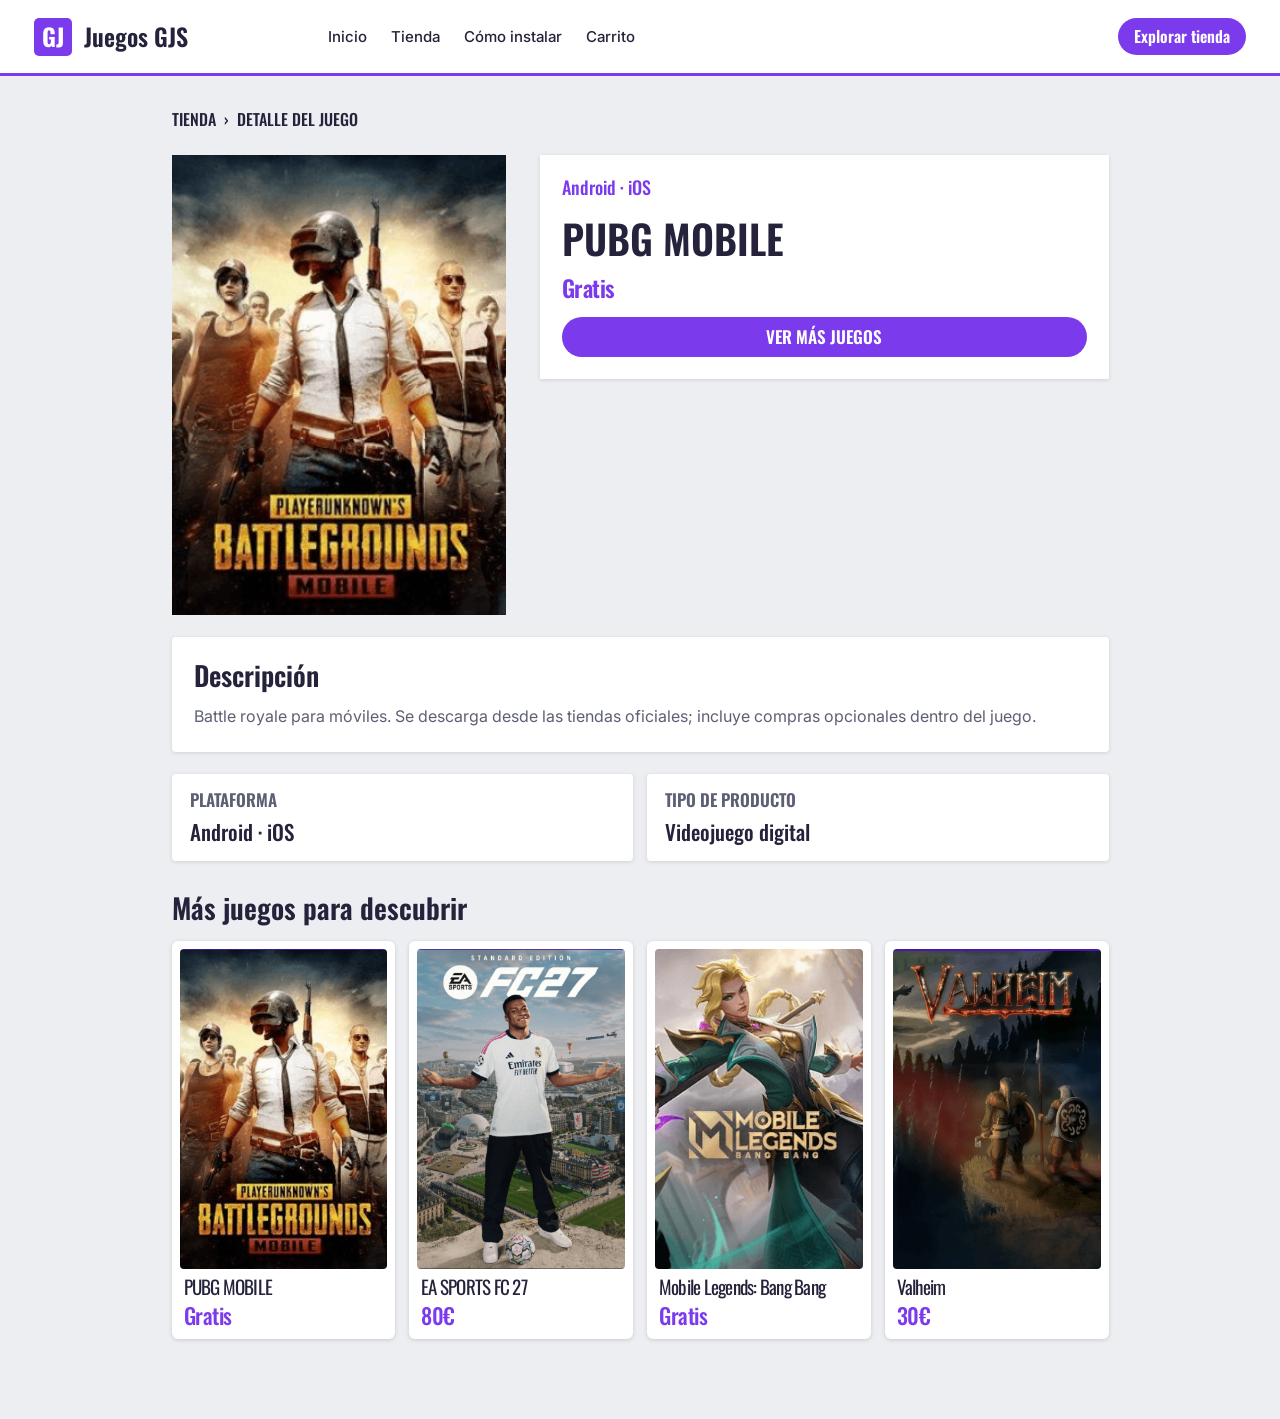
==== juego-pubg-mobile.html @ 63f69f11 "Web Prueba Completa" ====
<!DOCTYPE html>
<html lang="es">
<head>
  <meta charset="UTF-8">
  <meta name="viewport" content="width=device-width, initial-scale=1.0">
  <title>PUBG MOBILE — Game / Drop</title>
  <link rel="preconnect" href="https://fonts.googleapis.com">
  <link rel="preconnect" href="https://fonts.gstatic.com" crossorigin>
  <link href="https://fonts.googleapis.com/css2?family=Inter:wght@400;500&family=Oswald:wght@400;500;600;700&display=swap" rel="stylesheet">
  <link rel="stylesheet" href="styles.css?v=2">
</head>
<body>

  <nav class="nav">
    <a href="index.html" class="logo">
      <span class="logo-icon">GJ</span>
      <span class="logo-text">Juegos GJS</span>
    </a>
    <div class="nav-links">
      <a href="index.html">Inicio</a>
      <a href="tienda.html">Tienda</a>
      <a href="#">Cómo instalar</a>
      <a href="#">Carrito</a>
    </div>
    <a href="tienda.html" class="btn btn-nav">Explorar tienda</a>
  </nav>

  <main class="container detail">

    <a href="tienda.html" class="breadcrumb">TIENDA &nbsp;›&nbsp; DETALLE DEL JUEGO</a>

    <section class="detail-top">
      <img src="img/pubg.png" alt="PUBG Mobile" class="cover">
      <div class="detail-info">
        <p class="platform-label">Android · iOS</p>
        <h1>PUBG MOBILE</h1>
        <p class="price">Gratis</p>
        <a href="tienda.html" class="btn btn-block">VER MÁS JUEGOS</a>
      </div>
    </section>

    <section class="box description">
      <h2>Descripción</h2>
      <p>Battle royale para móviles. Se descarga desde las tiendas oficiales; incluye compras opcionales dentro del juego.</p>
    </section>

    <section class="specs">
      <div class="box">
        <h3>PLATAFORMA</h3>
        <p>Android · iOS</p>
      </div>
      <div class="box">
        <h3>TIPO DE PRODUCTO</h3>
        <p>Videojuego digital</p>
      </div>
    </section>

    <section class="more">
      <h2>Más juegos para descubrir</h2>
      <div class="game-grid">
        <a href="juego-pubg-mobile.html" class="game">
          <img src="img/pubg.png" alt="PUBG Mobile">
          <h3>PUBG MOBILE</h3>
          <p>Gratis</p>
        </a>
        <a href="#" class="game">
          <img src="img/fc27.png" alt="EA Sports FC 27">
          <h3>EA SPORTS FC 27</h3>
          <p>80€</p>
        </a>
        <a href="#" class="game">
          <img src="img/mobile-legends.png" alt="Mobile Legends: Bang Bang">
          <h3>Mobile Legends: Bang Bang</h3>
          <p>Gratis</p>
        </a>
        <a href="#" class="game">
          <img src="img/valheim.png" alt="Valheim">
          <h3>Valheim</h3>
          <p>30€</p>
        </a>
      </div>
    </section>

  </main>

</body>
</html>
---- styles.css ----
* {
  margin: 0;
  padding: 0;
  box-sizing: border-box;
}

body {
  background: #dde3e9;
  color: #24233b;
  font-family: "Oswald", sans-serif;
  line-height: 1.2;
}

a {
  color: inherit;
  text-decoration: none;
}

img {
  display: block;
  width: 100%;
  object-fit: cover;
  border-radius: 4px;
}

.container {
  max-width: 1009px;
  margin: 0 auto;
  padding: 0 36px;
}

.btn {
  display: inline-block;
  background: #7c3aed;
  color: #fff;
  font-family: "Oswald", sans-serif;
  font-weight: 600;
}

.btn:hover {
  background: #6d28d9;
  text-decoration: underline;
}

.btn-nav {
  padding: 9px 16px;
  font-size: 16px;
  border-radius: 4px;
}

.btn-hero {
  padding: 11px 22px;
  font-size: 17px;
  border-radius: 3px;
}

.btn-cta {
  padding: 10px 20px;
  font-size: 16px;
  border-radius: 3px;
}

.nav {
  height: 76px;
  padding: 0 34px;
  background: #eceff3;
  border-bottom: 1px solid #cfd5dc;
  display: flex;
  align-items: center;
  justify-content: space-between;
}

.logo {
  display: flex;
  align-items: center;
  gap: 12px;
}

.logo-icon {
  width: 38px;
  height: 38px;
  background: #7c3aed;
  color: #fff;
  border-radius: 5px;
  font-size: 24px;
  font-weight: 700;
  display: flex;
  align-items: center;
  justify-content: center;
}

.logo-text {
  font-size: 24px;
  font-weight: 600;
}

.nav-links {
  display: flex;
  gap: 24px;
  margin-left: 140px;
  margin-right: auto;
}

.nav-links a {
  font-family: "Inter", sans-serif;
  font-size: 15px;
  font-weight: 500;
}

.nav-links a.active,
.nav-links a:hover {
  color: #7c3aed;
}

.hero {
  height: 330px;
  padding-top: 56px;
  background: url("img/hero.jpg") center / cover no-repeat;
  color: #fff;
}

.hero-label {
  color: #b9a0f0;
  font-size: 16px;
  font-weight: 600;
  letter-spacing: 1px;
}

.hero h1 {
  margin-top: 22px;
  font-size: 54px;
  font-weight: 700;
  line-height: 1.1;
}

.hero-text {
  margin-top: 22px;
  font-family: "Inter", sans-serif;
  font-size: 18px;
  line-height: 1.6;
}

.btn-hero {
  margin-top: 22px;
}

.features {
  margin-top: 22px;
  display: grid;
  grid-template-columns: repeat(3, 1fr);
  gap: 14px;
}

.feature {
  padding: 14px 16px;
  border: 1px solid #8a7fb8;
  border-radius: 4px;
}

.feature h3 {
  font-size: 19px;
  font-weight: 400;
  line-height: 1.25;
  letter-spacing: -0.76px;
}

.feature p {
  margin-top: 8px;
  font-size: 18px;
}

.platforms {
  margin-top: 40px;
  display: grid;
  grid-template-columns: repeat(3, 1fr);
  gap: 14px;
}

.platform {
  padding: 18px 20px;
  border: 1px solid #555;
  border-radius: 4px;
}

.platform h2 {
  font-size: 24px;
  font-weight: 500;
}

.section-title {
  font-size: 28px;
  font-weight: 600;
}

.genres {
  margin-top: 36px;
}

.genre-grid {
  margin-top: 18px;
  display: grid;
  grid-template-columns: repeat(4, 1fr);
  gap: 12px;
}

.genre {
  position: relative;
}

.genre img {
  height: 280px;
}

.genre img.top {
  object-position: 50% 0%;
}

.genre mark {
  position: absolute;
  left: 10px;
  bottom: 10px;
  padding: 6px 10px;
  background: #333b47;
  color: #fff;
  font-size: 20px;
  font-weight: 500;
}

.featured {
  margin-top: 40px;
}

main.container {
  padding-bottom: 80px;
}

.section-head {
  display: flex;
  justify-content: space-between;
  align-items: center;
}

.see-all {
  font-size: 17px;
  font-weight: 500;
}

.game-grid {
  margin-top: 18px;
  display: grid;
  grid-template-columns: repeat(4, 1fr);
  gap: 20px 14px;
}

.game img {
  height: 350px;
}

.game h3 {
  margin-top: 6px;
  font-size: 19px;
  font-weight: 400;
  line-height: 1.25;
  letter-spacing: -0.76px;
}

.game p {
  margin-top: 4px;
  font-size: 22px;
  font-weight: 500;
  line-height: 1.1;
  letter-spacing: -0.46px;
}

.cta {
  margin-top: 60px;
  padding: 28px 30px 40px;
  background: #e6e0f5;
  border: 1px solid #d0cbe3;
  border-radius: 4px;
}

.cta h2 {
  font-size: 32px;
  font-weight: 600;
}

.cta p {
  margin: 14px 0;
  color: #5d6074;
  font-size: 19px;
}

.box {
  background: #fff;
  border: 1px solid #cdd1da;
  border-radius: 4px;
}

.shop {
  padding-top: 38px;
}

.page-title {
  font-size: 25px;
  font-weight: 600;
  letter-spacing: -1px;
}

.page-subtitle {
  margin-top: 18px;
  color: #5d6074;
  font-size: 18px;
}

.search {
  display: block;
  width: 100%;
  margin-top: 18px;
  padding: 10px 14px;
  background: #fff;
  border: 1px solid #c4c8d2;
  border-radius: 3px;
  color: #24233b;
  font-family: "Oswald", sans-serif;
  font-size: 18px;
  line-height: 24px;
  outline: none;
}

.search::placeholder {
  color: #6b6d80;
}

.shop-layout {
  margin-top: 18px;
  display: grid;
  grid-template-columns: 220px 1fr;
  gap: 18px;
  align-items: start;
}

.filters .box {
  padding: 14px;
  margin-bottom: 14px;
}

.filters h3 {
  font-size: 18px;
  font-weight: 600;
}

.filters select {
  width: 100%;
  height: 40px;
  margin-top: 10px;
  padding: 0 10px;
  background: #e4e8ef;
  border: 1px solid rgba(136, 136, 136, 0.1);
  border-radius: 3px;
  color: #24233b;
  font-family: "Inter", sans-serif;
  font-size: 14px;
  font-weight: 500;
}

.filters p {
  margin-top: 12px;
  color: #5d6074;
  font-size: 18px;
  line-height: 1.8;
}

.shop-grid {
  margin-top: 0;
  grid-template-columns: repeat(3, 1fr);
  gap: 18px 14px;
}

.shop-grid .game img {
  height: 360px;
}

.detail {
  padding-top: 31px;
}

.breadcrumb {
  display: inline-block;
  font-size: 16px;
  font-weight: 500;
  line-height: 24px;
}

.detail-top {
  margin-top: 24px;
  display: grid;
  grid-template-columns: 334px 1fr;
  gap: 34px;
  align-items: start;
}

.cover {
  height: 460px;
  border-radius: 4px;
}

.detail-info {
  padding: 22px;
  background: #eceff3;
  border: 1px solid #cdd1da;
  border-radius: 4px;
}

.platform-label {
  color: #7c3aed;
  font-size: 18px;
  font-weight: 500;
}

.detail-info h1 {
  margin-top: 16px;
  font-size: 40px;
  font-weight: 600;
  line-height: 1.15;
}

.price {
  margin-top: 15px;
  font-size: 23px;
  font-weight: 600;
  line-height: 1.1;
  letter-spacing: -0.46px;
}

.btn-block {
  display: block;
  margin-top: 16px;
  padding: 10px;
  border-radius: 3px;
  font-size: 17px;
  text-align: center;
}

.description {
  margin-top: 22px;
  padding: 22px;
}

.description h2 {
  font-size: 27px;
  font-weight: 600;
}

.description p {
  margin-top: 13px;
  color: #5d6074;
  font-family: "Inter", sans-serif;
  font-size: 16px;
  line-height: 1.6;
}

.specs {
  margin-top: 22px;
  display: grid;
  grid-template-columns: 1fr 1fr;
  gap: 14px;
}

.specs .box {
  padding: 16px 18px;
}

.specs h3 {
  color: #5d6074;
  font-size: 17px;
  font-weight: 600;
}

.specs p {
  margin-top: 9px;
  font-size: 21px;
  font-weight: 500;
}

.more {
  margin-top: 30px;
}

.more h2 {
  font-size: 28px;
  font-weight: 600;
}

.more .game-grid {
  margin-top: 17px;
}

body {
  background: #eceef2;
}

.btn,
.btn-nav,
.btn-hero,
.btn-cta,
.btn-block {
  border-radius: 999px;
}

.nav {
  background: #fff;
  border-bottom: 3px solid #7c3aed;
}

.nav-links a.active {
  border-bottom: 2px solid #7c3aed;
}

.hero {
  height: 300px;
  padding-top: 52px;
  background-image: linear-gradient(90deg, rgba(20, 10, 50, 0.85), rgba(20, 10, 50, 0.25)), url("img/hero.jpg");
}

.hero h1 {
  font-size: 46px;
  font-weight: 600;
}

.features {
  gap: 16px;
}

.feature {
  background: #fff;
  border: none;
  border-left: 4px solid #7c3aed;
  border-radius: 0;
}

.platform {
  background: #24233b;
  color: #fff;
  border: none;
  border-radius: 0;
  text-align: center;
}

.platform h2 {
  font-size: 22px;
  font-weight: 400;
}

.platform:hover {
  background: #7c3aed;
}

.section-title {
  font-weight: 500;
  border-left: 4px solid #7c3aed;
  padding-left: 12px;
}

.genre img {
  height: 240px;
}

.genre mark {
  top: 10px;
  bottom: auto;
  background: #7c3aed;
  font-size: 15px;
  font-weight: 400;
  letter-spacing: 1px;
}

.game {
  display: block;
  padding: 8px 8px 12px;
  background: #fff;
  border-radius: 6px;
  box-shadow: 0 1px 4px rgba(0, 0, 0, 0.15);
}

.game img {
  height: 320px;
}

.shop-grid .game img {
  height: 320px;
}

.game h3,
.game p {
  padding: 0 4px;
}

.game p {
  color: #7c3aed;
}

.cta {
  background: #24233b;
  border: none;
  border-radius: 0;
  color: #fff;
  text-align: center;
}

.cta p {
  color: #cfcde8;
}

.box {
  border: none;
  box-shadow: 0 1px 4px rgba(0, 0, 0, 0.12);
}

.detail-info {
  background: #fff;
  border: none;
  border-radius: 0;
  box-shadow: 0 1px 4px rgba(0, 0, 0, 0.12);
}

.detail-info .price {
  color: #7c3aed;
}

.cover {
  border-radius: 0;
}

.search {
  border-radius: 999px;
  padding-left: 20px;
}
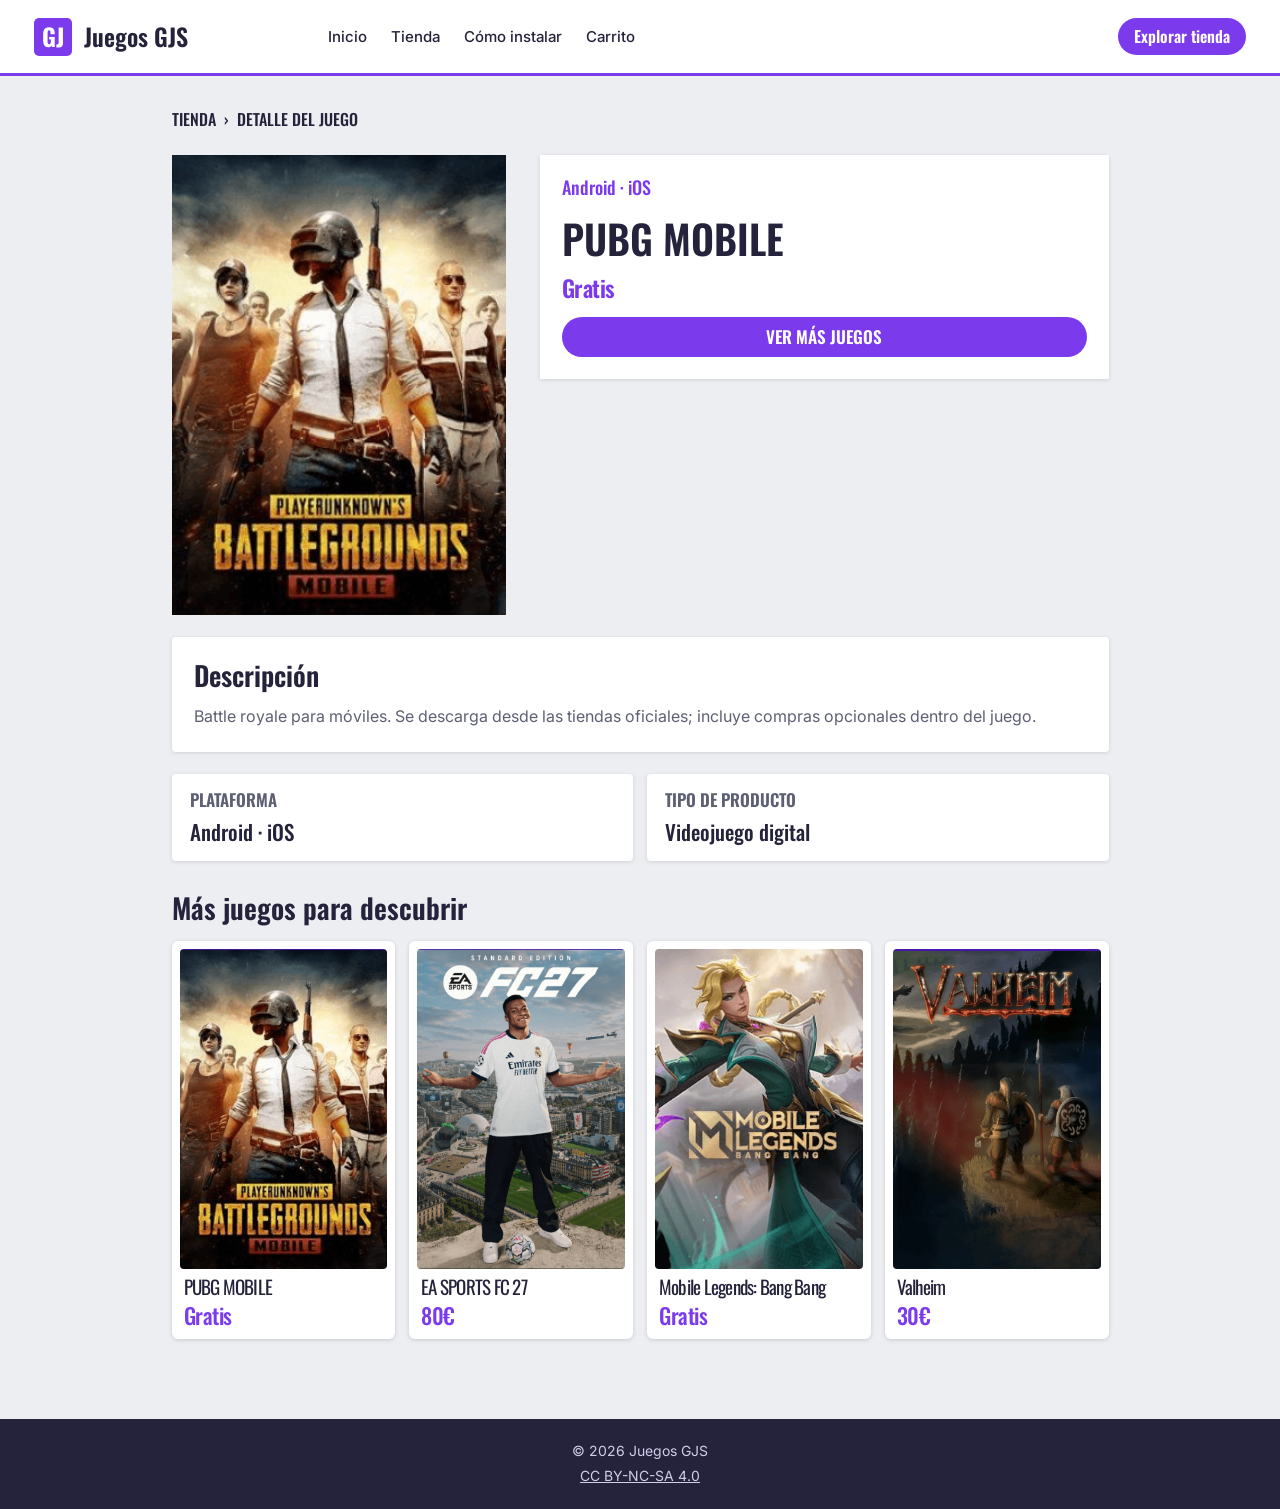
==== commit 460aca9d: "Añade footer con licencia CC, favicon y logo" ====
--- a/juego-pubg-mobile.html
+++ b/juego-pubg-mobile.html
@@ -8,6 +8,8 @@
   <link rel="preconnect" href="https://fonts.gstatic.com" crossorigin>
   <link href="https://fonts.googleapis.com/css2?family=Inter:wght@400;500&family=Oswald:wght@400;500;600;700&display=swap" rel="stylesheet">
   <link rel="stylesheet" href="styles.css?v=2">
+  <link rel="icon" href="favicon.ico" sizes="any">
+  <link rel="icon" href="img/logo.svg" type="image/svg+xml">
 </head>
 <body>
 
@@ -83,5 +85,12 @@
 
   </main>
 
+  <footer class="footer">
+    <p>&copy; 2026 Juegos GJS</p>
+    <p class="license">
+      <a href="https://creativecommons.org/licenses/by-nc-sa/4.0/" target="_blank" rel="license noopener noreferrer">CC BY-NC-SA 4.0</a>
+    </p>
+  </footer>
+
 </body>
 </html>
--- a/styles.css
+++ b/styles.css
@@ -636,3 +636,20 @@
   border-radius: 999px;
   padding-left: 20px;
 }
+
+.footer {
+  padding: 24px 36px;
+  background: #24233b;
+  color: #cfcde8;
+  font-family: "Inter", sans-serif;
+  font-size: 14px;
+  text-align: center;
+}
+
+.footer .license {
+  margin-top: 8px;
+}
+
+.footer a {
+  text-decoration: underline;
+}
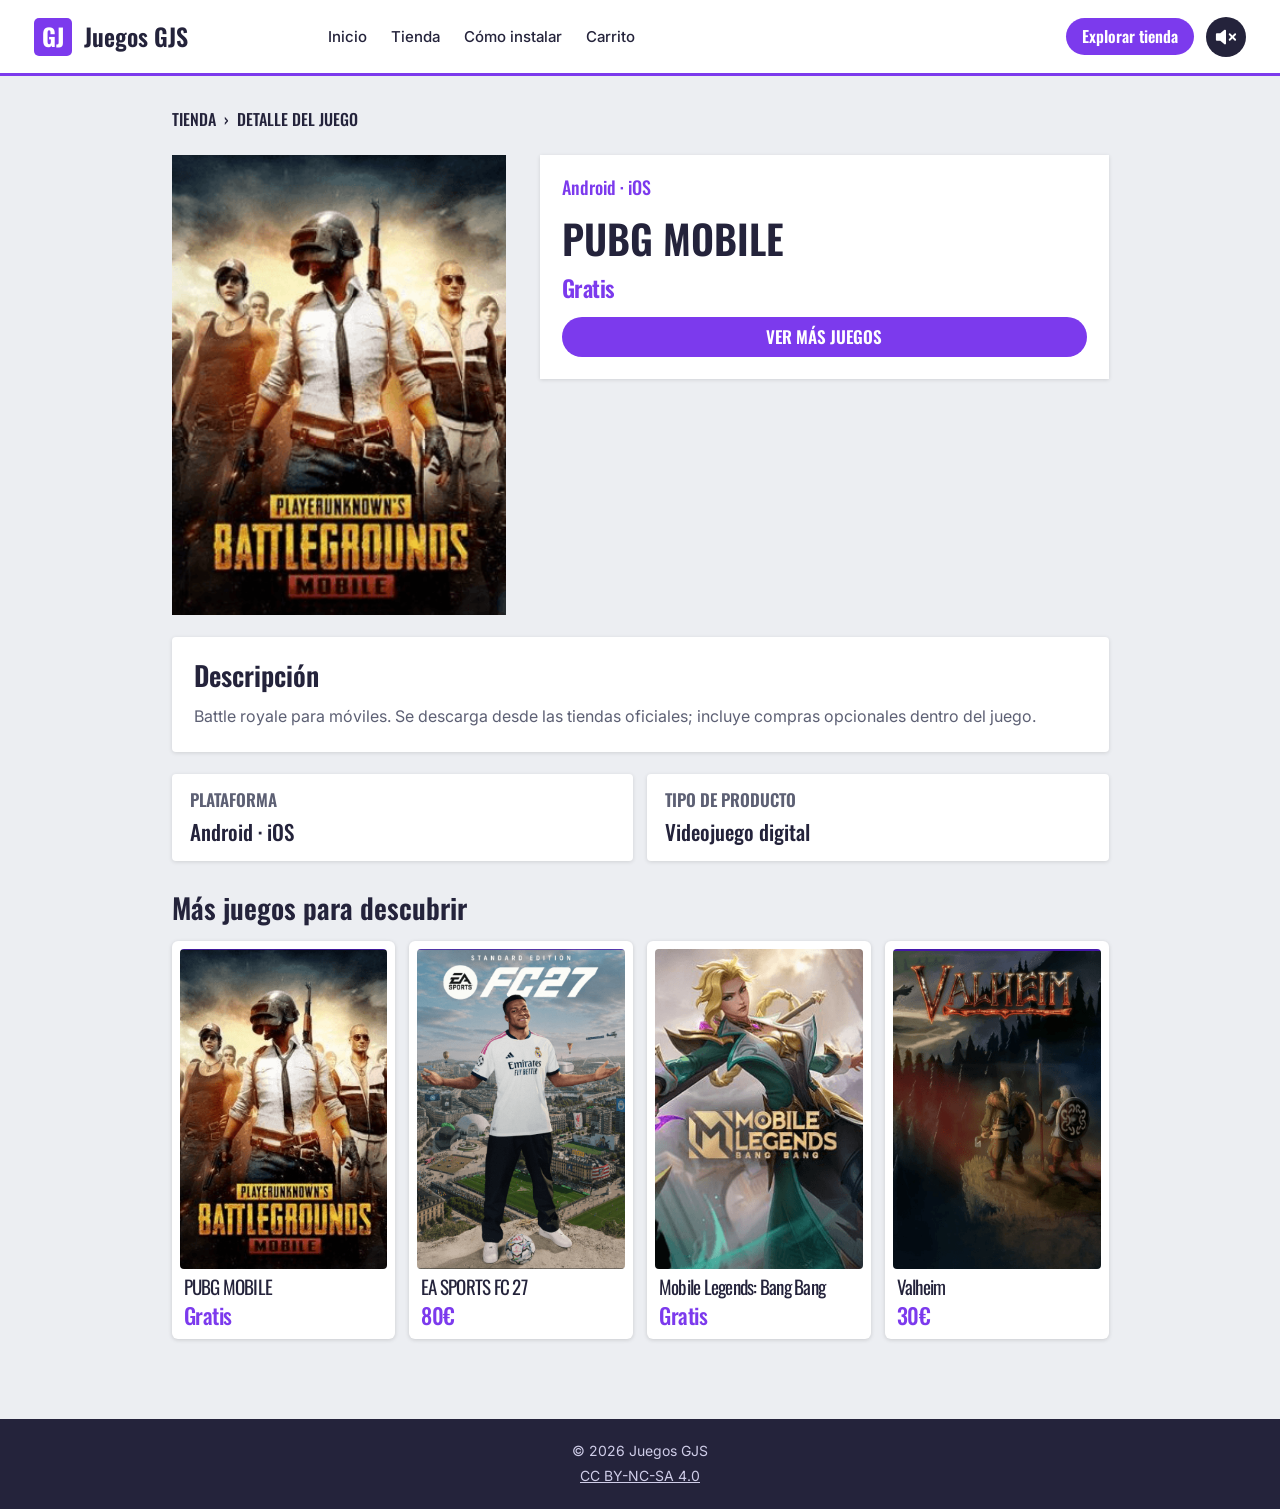
==== commit 81e46075: "Práctica 6: multimedia (vídeo y música con botón) y diseño responsive" ====
--- a/juego-pubg-mobile.html
+++ b/juego-pubg-mobile.html
@@ -7,7 +7,7 @@
   <link rel="preconnect" href="https://fonts.googleapis.com">
   <link rel="preconnect" href="https://fonts.gstatic.com" crossorigin>
   <link href="https://fonts.googleapis.com/css2?family=Inter:wght@400;500&family=Oswald:wght@400;500;600;700&display=swap" rel="stylesheet">
-  <link rel="stylesheet" href="styles.css?v=2">
+  <link rel="stylesheet" href="styles.css?v=3">
   <link rel="icon" href="favicon.ico" sizes="any">
   <link rel="icon" href="img/logo.svg" type="image/svg+xml">
 </head>
@@ -25,6 +25,16 @@
       <a href="#">Carrito</a>
     </div>
     <a href="tienda.html" class="btn btn-nav">Explorar tienda</a>
+    <button class="music-toggle" id="music-toggle" type="button" aria-pressed="false" aria-label="Activar música">
+      <svg viewBox="0 0 24 24" width="22" height="22" fill="none" stroke="currentColor" stroke-width="2" stroke-linecap="round" stroke-linejoin="round" aria-hidden="true">
+        <path d="M11 5 6 9H2v6h4l5 4z" fill="currentColor"/>
+        <g class="wave"><path d="M15.5 8.5a5 5 0 0 1 0 7"/><path d="M19 5a10 10 0 0 1 0 14"/></g>
+        <g class="mute"><path d="m16 9 6 6"/><path d="m22 9-6 6"/></g>
+      </svg>
+    </button>
+    <audio id="bg-music" loop preload="none">
+      <source src="media/musica-ambiental.mp3" type="audio/mpeg">
+    </audio>
   </nav>
 
   <main class="container detail">
@@ -92,5 +102,6 @@
     </p>
   </footer>
 
+  <script src="music.js"></script>
 </body>
 </html>
--- a/styles.css
+++ b/styles.css
@@ -653,3 +653,206 @@
 .footer a {
   text-decoration: underline;
 }
+
+/* Multimedia */
+.media {
+  margin-top: 40px;
+}
+
+.media-grid {
+  margin-top: 18px;
+  display: grid;
+  grid-template-columns: 2fr 1fr;
+  gap: 20px;
+}
+
+.media-item video {
+  width: 100%;
+  aspect-ratio: 16 / 9;
+  background: #000;
+  border-radius: 6px;
+}
+
+.media-item figcaption {
+  margin-top: 8px;
+  color: #5d6074;
+  font-family: "Inter", sans-serif;
+  font-size: 14px;
+}
+
+.audio-card {
+  padding: 24px 18px;
+  background: #24233b;
+  border-radius: 6px;
+  color: #fff;
+}
+
+.audio-card p {
+  margin-bottom: 16px;
+  font-size: 20px;
+}
+
+.audio-card audio {
+  width: 100%;
+}
+
+/* Responsive: tablet */
+@media (max-width: 900px) {
+  .container {
+    padding: 0 20px;
+  }
+
+  .nav {
+    height: auto;
+    padding: 12px 20px;
+    flex-wrap: wrap;
+    gap: 10px;
+  }
+
+  .nav-links {
+    margin-left: 24px;
+  }
+
+  .hero {
+    height: auto;
+    padding: 40px 0;
+  }
+
+  .hero h1 {
+    font-size: 36px;
+  }
+
+  .genre-grid,
+  .game-grid,
+  .more .game-grid {
+    grid-template-columns: repeat(2, 1fr);
+  }
+
+  .shop-grid {
+    grid-template-columns: repeat(2, 1fr);
+  }
+
+  .shop-layout {
+    grid-template-columns: 1fr;
+  }
+
+  .detail-top {
+    grid-template-columns: 240px 1fr;
+    gap: 20px;
+  }
+
+  .cover {
+    height: 340px;
+  }
+
+  .media-grid {
+    grid-template-columns: 1fr;
+  }
+}
+
+/* Responsive: móvil */
+@media (max-width: 600px) {
+  .nav {
+    justify-content: center;
+  }
+
+  .nav-links {
+    width: 100%;
+    margin: 0;
+    justify-content: center;
+    flex-wrap: wrap;
+    gap: 14px;
+  }
+
+  .btn-nav {
+    display: none;
+  }
+
+  .hero h1 {
+    font-size: 28px;
+  }
+
+  .hero-text {
+    font-size: 16px;
+  }
+
+  .features,
+  .platforms,
+  .specs {
+    grid-template-columns: 1fr;
+  }
+
+  .genre-grid,
+  .game-grid,
+  .shop-grid,
+  .more .game-grid {
+    grid-template-columns: 1fr;
+  }
+
+  .game img,
+  .shop-grid .game img,
+  .genre img {
+    height: 240px;
+  }
+
+  .detail-top {
+    grid-template-columns: 1fr;
+  }
+
+  .cover {
+    height: 300px;
+  }
+
+  .detail-info h1 {
+    font-size: 30px;
+  }
+
+  .cta h2 {
+    font-size: 24px;
+  }
+}
+
+/* Botón de música */
+.music-toggle {
+  margin-left: 12px;
+  width: 40px;
+  height: 40px;
+  display: flex;
+  align-items: center;
+  justify-content: center;
+  background: #24233b;
+  color: #fff;
+  border: none;
+  border-radius: 50%;
+  cursor: pointer;
+}
+
+.music-toggle:hover {
+  background: #7c3aed;
+}
+
+.music-toggle .wave {
+  display: none;
+}
+
+.music-toggle.is-on .wave {
+  display: inline;
+}
+
+.music-toggle.is-on .mute {
+  display: none;
+}
+
+.media-single {
+  grid-template-columns: 1fr;
+}
+
+.media-single .media-item {
+  max-width: 720px;
+}
+
+@media (max-width: 600px) {
+  .music-toggle {
+    margin-left: 0;
+  }
+}
